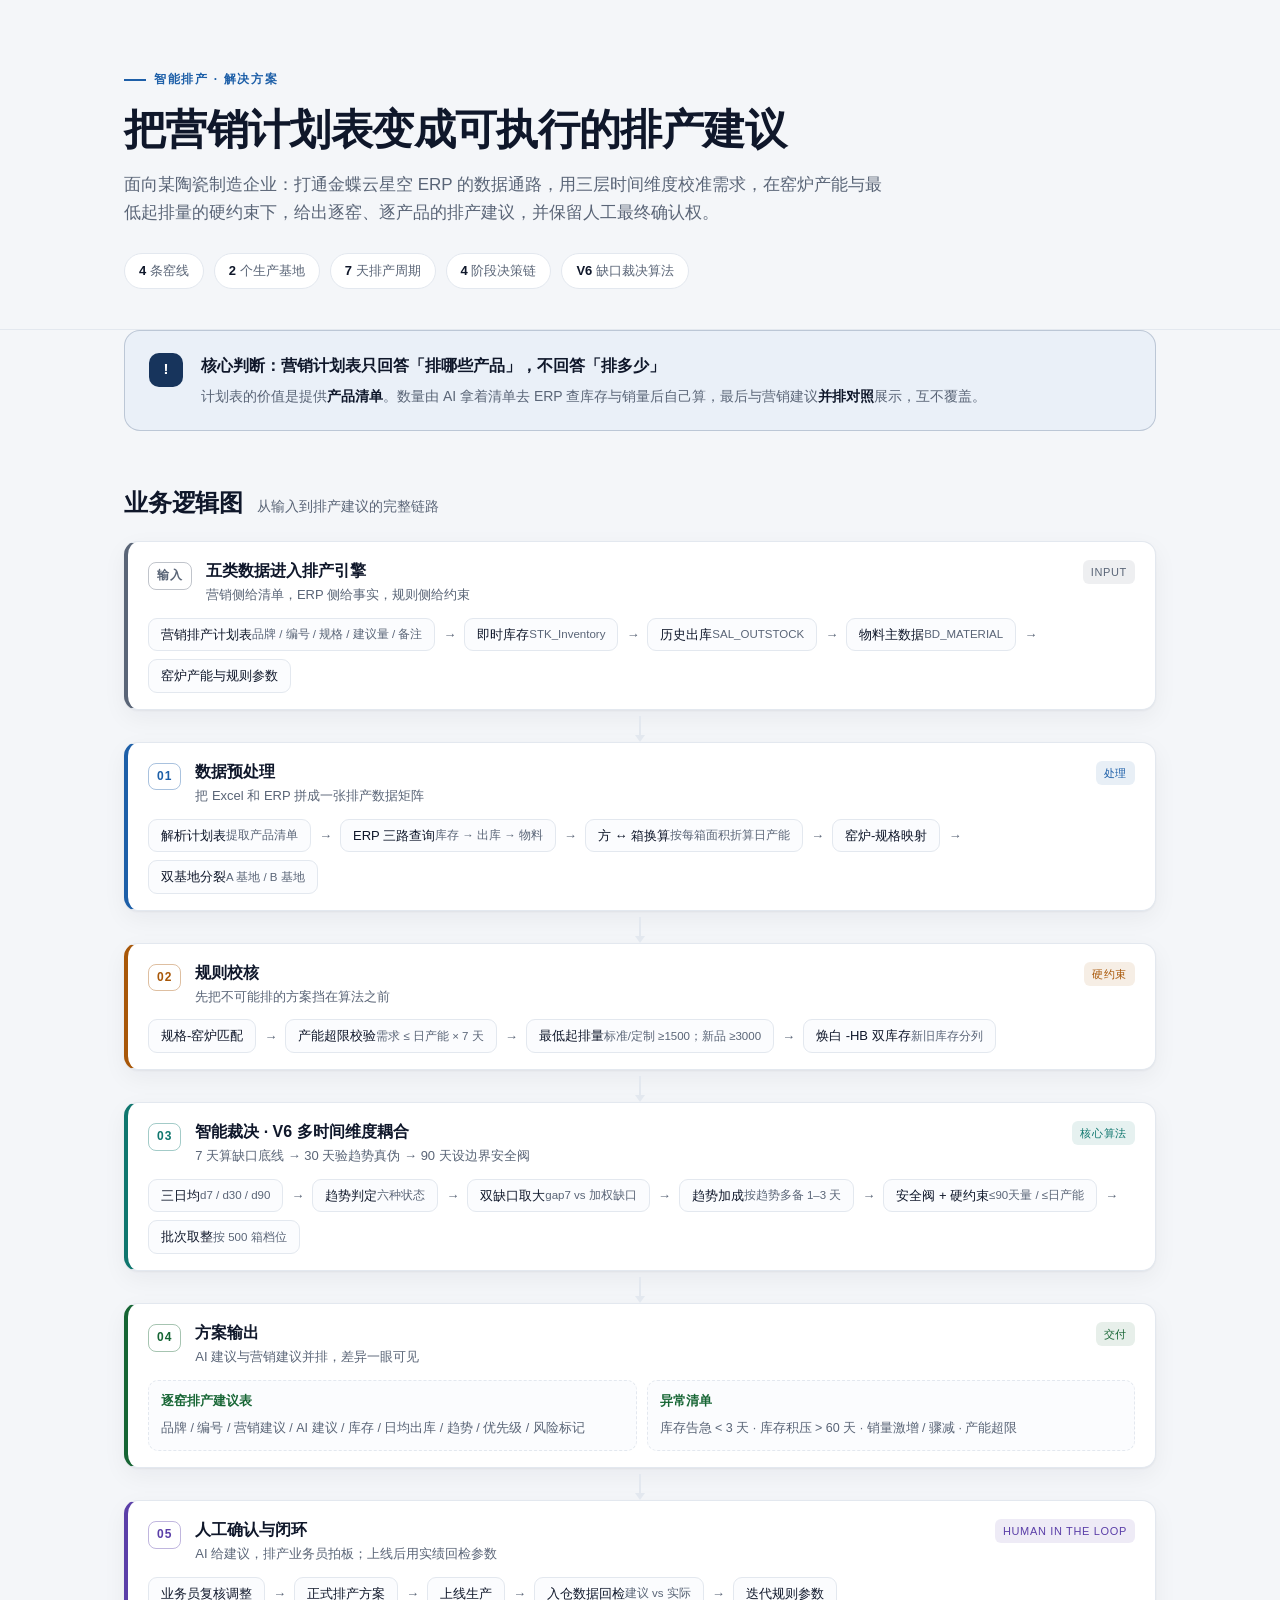
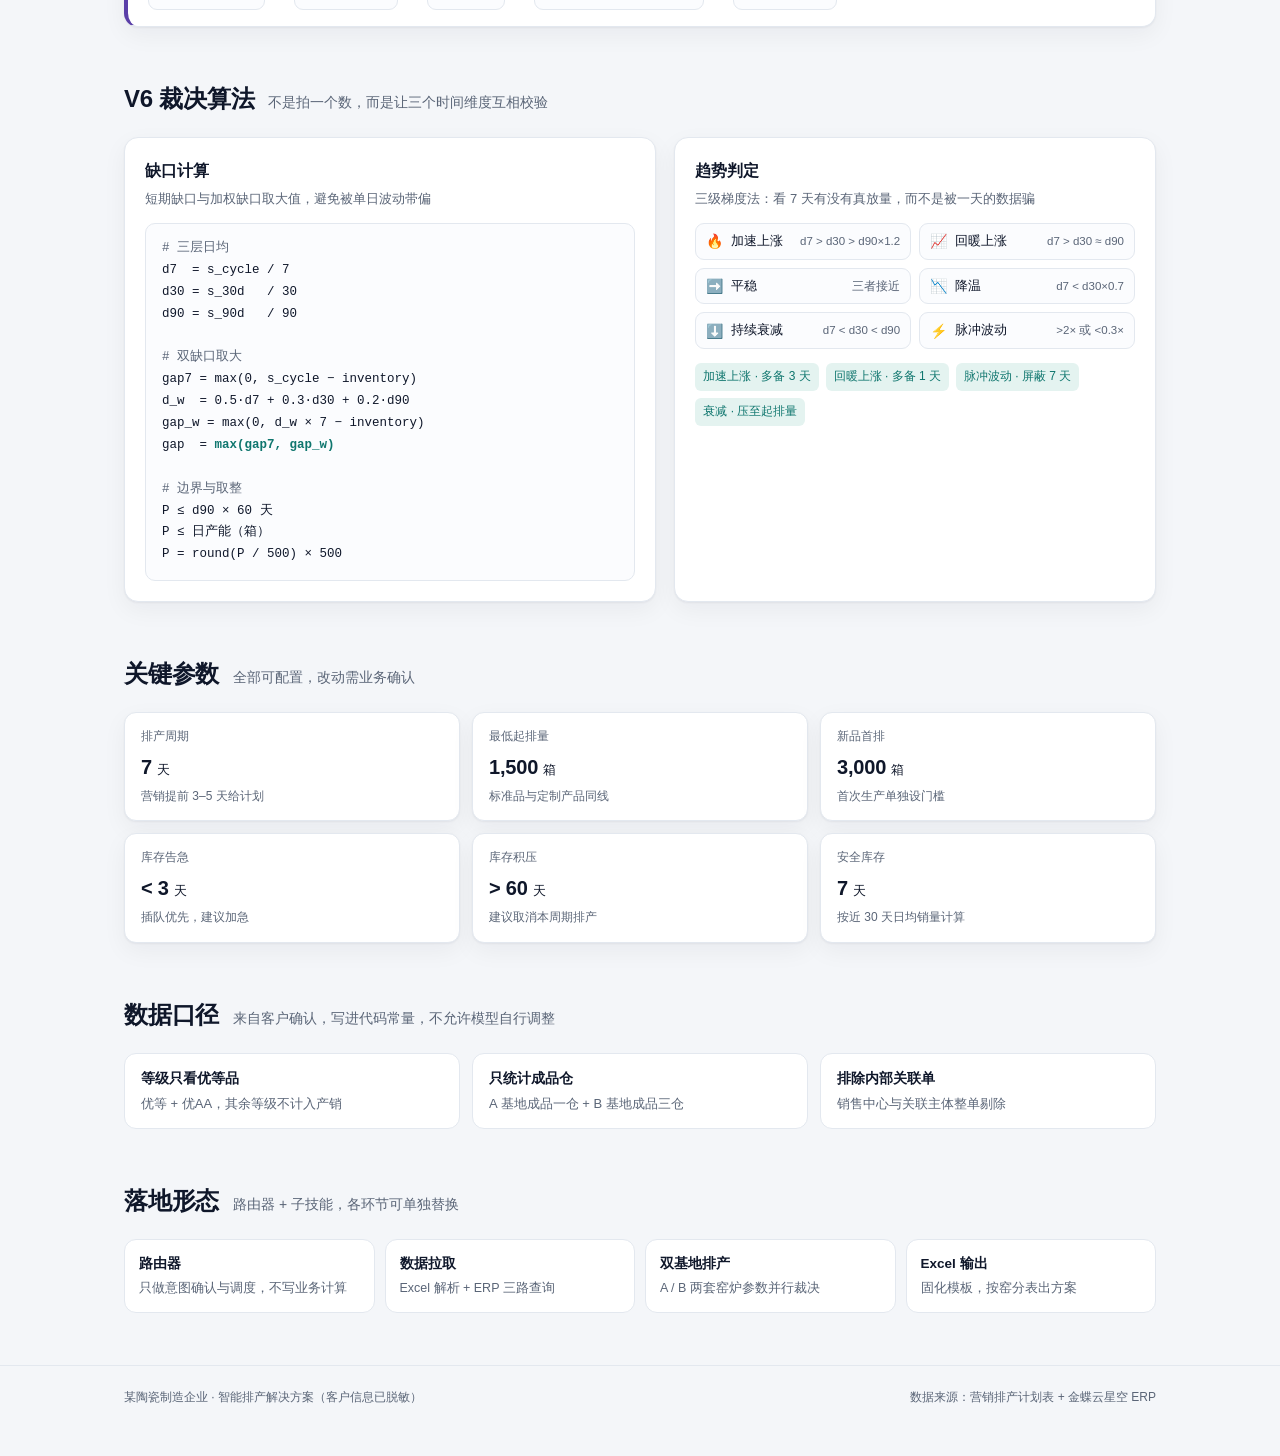
==== production-scheduling/solution.html @ 8395f495 "Add one-page solution overview for production scheduling" ====
<!DOCTYPE html>
<html lang="zh-CN">
<head>
<meta charset="UTF-8">
<meta name="viewport" content="width=device-width, initial-scale=1.0">
<title>智能排产解决方案 · 某陶瓷制造企业</title>
<style>
  :root{
    --bg:#f4f6f9;
    --panel:#ffffff;
    --panel-2:#fbfcfe;
    --ink:#0f172a;
    --muted:#5a6577;
    --line:#e3e8ef;
    --navy:#17345c;
    --navy-soft:#eaf0f8;
    --blue:#1d5fa8;
    --blue-soft:#e8f1fb;
    --teal:#0f766e;
    --teal-soft:#e4f3f0;
    --amber:#a85708;
    --amber-soft:#fdf1e2;
    --green:#166534;
    --green-soft:#e7f4ea;
    --violet:#5b3fa8;
    --violet-soft:#efeafb;
    --shadow:0 1px 2px rgba(15,23,42,.05),0 8px 24px rgba(15,23,42,.05);
  }
  @media (prefers-color-scheme: dark){
    :root{
      --bg:#0d1218;
      --panel:#151c25;
      --panel-2:#121922;
      --ink:#e8edf5;
      --muted:#9aa7b8;
      --line:#26313f;
      --navy:#8fb4e0;
      --navy-soft:#1a2738;
      --blue:#7fb3ea;
      --blue-soft:#16273a;
      --teal:#5fd0c1;
      --teal-soft:#122b2a;
      --amber:#f0b46a;
      --amber-soft:#2c2114;
      --green:#7ed696;
      --green-soft:#152a1b;
      --violet:#b6a2f0;
      --violet-soft:#211b35;
      --shadow:0 1px 2px rgba(0,0,0,.35),0 10px 30px rgba(0,0,0,.25);
    }
  }
  *{box-sizing:border-box}
  html{-webkit-text-size-adjust:100%}
  body{
    margin:0;
    background:var(--bg);
    color:var(--ink);
    font-family:-apple-system,BlinkMacSystemFont,"Segoe UI","PingFang SC","Hiragino Sans GB","Microsoft YaHei","Noto Sans SC",sans-serif;
    font-size:15px;
    line-height:1.65;
    -webkit-font-smoothing:antialiased;
  }
  .wrap{max-width:1080px;margin:0 auto;padding:0 24px}
  header.hero{padding:64px 0 40px;border-bottom:1px solid var(--line)}
  .eyebrow{
    display:inline-flex;align-items:center;gap:8px;
    font-size:12px;letter-spacing:.14em;text-transform:uppercase;
    color:var(--blue);font-weight:600;margin:0 0 14px
  }
  .eyebrow::before{content:"";width:22px;height:2px;background:currentColor;display:block}
  h1{
    margin:0 0 16px;
    font-size:clamp(28px,4.2vw,42px);
    line-height:1.22;
    letter-spacing:-.015em;
    font-weight:600;
  }
  .lede{margin:0;max-width:760px;color:var(--muted);font-size:clamp(15px,1.8vw,17px)}
  .meta{display:flex;flex-wrap:wrap;gap:10px;margin-top:26px}
  .meta span{
    border:1px solid var(--line);
    background:var(--panel);
    border-radius:999px;
    padding:6px 14px;
    font-size:13px;
    color:var(--muted);
  }
  .meta b{color:var(--ink);font-weight:600}
  main{padding:44px 0 24px}
  section{margin-bottom:52px}
  .section-head{display:flex;align-items:baseline;gap:14px;margin-bottom:18px;flex-wrap:wrap}
  h2{
    margin:0;
    font-size:clamp(20px,2.4vw,24px);
    letter-spacing:-.01em;
    font-weight:600;
  }
  .section-head p{margin:0;color:var(--muted);font-size:14px}

  /* 核心判断 */
  .insight{
    background:var(--navy-soft);
    border:1px solid color-mix(in srgb,var(--navy) 22%,transparent);
    border-radius:16px;
    padding:22px 24px;
    display:flex;
    gap:18px;
    align-items:flex-start;
  }
  .insight .mark{
    flex:0 0 auto;
    width:34px;height:34px;border-radius:10px;
    background:var(--navy);color:#fff;
    display:grid;place-items:center;font-weight:600;font-size:15px;
  }
  @media (prefers-color-scheme: dark){.insight .mark{color:#0d1218}}
  .insight h3{margin:0 0 6px;font-size:16px;font-weight:600}
  .insight p{margin:0;color:var(--muted);font-size:14px}
  .insight strong{color:var(--ink);font-weight:600}

  /* 业务逻辑图 */
  .flow{display:flex;flex-direction:column;gap:0}
  .stage{
    background:var(--panel);
    border:1px solid var(--line);
    border-left:4px solid var(--accent,var(--blue));
    border-radius:14px;
    padding:18px 20px 16px;
    box-shadow:var(--shadow);
  }
  .stage-head{display:flex;align-items:flex-start;gap:14px;margin-bottom:12px}
  .step{
    flex:0 0 auto;
    font-variant-numeric:tabular-nums;
    font-size:12px;
    font-weight:600;
    letter-spacing:.08em;
    color:var(--accent,var(--blue));
    border:1px solid color-mix(in srgb,var(--accent,var(--blue)) 38%,transparent);
    border-radius:8px;
    padding:3px 8px;
    margin-top:2px;
  }
  .stage-head h3{margin:0;font-size:16px;font-weight:600;line-height:1.4}
  .stage-head .sub{margin:2px 0 0;font-size:13px;color:var(--muted)}
  .kind{
    margin-left:auto;flex:0 0 auto;
    font-size:11px;letter-spacing:.06em;
    color:var(--accent,var(--blue));
    background:color-mix(in srgb,var(--accent,var(--blue)) 10%,transparent);
    border-radius:6px;padding:3px 8px;white-space:nowrap;
  }
  .chain{display:flex;flex-wrap:wrap;align-items:center;gap:8px}
  .chip{
    display:inline-flex;align-items:center;
    background:var(--panel-2);
    border:1px solid var(--line);
    border-radius:9px;
    padding:7px 12px;
    font-size:13px;
    color:var(--ink);
    line-height:1.35;
  }
  .chip small{display:block;color:var(--muted);font-size:11.5px;margin-top:1px}
  .chain .arrow{color:var(--muted);font-size:13px;line-height:1;user-select:none}
  .connector{display:flex;justify-content:center;padding:6px 0}
  .connector i{
    display:block;width:2px;height:20px;background:var(--line);position:relative;
  }
  .connector i::after{
    content:"";position:absolute;left:50%;bottom:-6px;transform:translateX(-50%);
    border-left:5px solid transparent;border-right:5px solid transparent;
    border-top:7px solid var(--line);
  }
  .stage.input{--accent:#5a6577}
  .stage.prep{--accent:var(--blue)}
  .stage.check{--accent:var(--amber)}
  .stage.decide{--accent:var(--teal)}
  .stage.output{--accent:var(--green)}
  .stage.human{--accent:var(--violet)}

  .split{display:grid;grid-template-columns:1fr 1fr;gap:10px;width:100%}
  .branch{
    border:1px dashed var(--line);
    border-radius:10px;padding:10px 12px;background:var(--panel-2);
  }
  .branch b{display:block;font-size:12.5px;font-weight:600;margin-bottom:4px;color:var(--accent,var(--blue))}
  .branch span{font-size:12.5px;color:var(--muted)}

  /* V6 */
  .v6{display:grid;grid-template-columns:1.05fr .95fr;gap:18px}
  .card{
    background:var(--panel);border:1px solid var(--line);border-radius:14px;
    padding:20px;box-shadow:var(--shadow);
  }
  .card h3{margin:0 0 4px;font-size:15.5px;font-weight:600}
  .card .hint{margin:0 0 14px;color:var(--muted);font-size:13px}
  pre{
    margin:0;padding:14px 16px;border-radius:10px;
    background:var(--panel-2);border:1px solid var(--line);
    font-family:ui-monospace,SFMono-Regular,Menlo,Consolas,"Courier New",monospace;
    font-size:12.5px;line-height:1.75;overflow-x:auto;color:var(--ink);
  }
  pre .cm{color:var(--muted)}
  pre b{color:var(--teal);font-weight:600}
  .states{display:grid;grid-template-columns:1fr 1fr;gap:8px}
  .state{
    display:flex;align-items:center;gap:8px;
    border:1px solid var(--line);border-radius:9px;padding:7px 10px;
    font-size:12.5px;background:var(--panel-2);
  }
  .state em{font-style:normal;font-size:14px;line-height:1}
  .state span{color:var(--muted);font-size:11.5px;margin-left:auto;text-align:right}
  .decision-chain{display:flex;flex-wrap:wrap;gap:7px;margin-top:14px}
  .decision-chain b{
    font-weight:500;font-size:12px;color:var(--teal);
    background:var(--teal-soft);border-radius:6px;padding:4px 8px;
  }

  /* params */
  .params{display:grid;grid-template-columns:repeat(3,1fr);gap:12px}
  .param{
    background:var(--panel);border:1px solid var(--line);border-radius:12px;
    padding:14px 16px;box-shadow:var(--shadow);
  }
  .param .k{font-size:12px;color:var(--muted);margin-bottom:4px}
  .param .v{font-size:20px;font-weight:600;font-variant-numeric:tabular-nums;letter-spacing:-.01em}
  .param .d{font-size:12px;color:var(--muted);margin-top:3px}

  /* 口径 */
  .caliber{display:grid;grid-template-columns:repeat(3,1fr);gap:12px}
  .caliber div{
    background:var(--panel);border:1px solid var(--line);border-radius:12px;
    padding:14px 16px;font-size:13px;color:var(--muted);
  }
  .caliber b{display:block;color:var(--ink);font-weight:600;margin-bottom:3px;font-size:13.5px}

  /* 落地 */
  .deliver{display:grid;grid-template-columns:repeat(4,1fr);gap:10px}
  .deliver div{
    background:var(--panel);border:1px solid var(--line);border-radius:12px;
    padding:13px 14px;font-size:12.5px;color:var(--muted);
  }
  .deliver strong{display:block;color:var(--ink);font-size:13.5px;font-weight:600;margin-bottom:3px}

  footer{border-top:1px solid var(--line);padding:22px 0 48px;color:var(--muted);font-size:12px}
  footer .row{display:flex;justify-content:space-between;gap:16px;flex-wrap:wrap}

  @media (max-width:860px){
    .v6{grid-template-columns:1fr}
    .params{grid-template-columns:repeat(2,1fr)}
    .caliber{grid-template-columns:1fr}
    .deliver{grid-template-columns:repeat(2,1fr)}
  }
  @media (max-width:560px){
    .wrap{padding:0 16px}
    header.hero{padding:40px 0 30px}
    .chain .arrow{display:none}
    .split{grid-template-columns:1fr}
    .params{grid-template-columns:1fr 1fr}
    .states{grid-template-columns:1fr}
    .stage{padding:16px}
  }
  @media print{
    body{background:#fff;font-size:12px}
    .stage,.card,.param{box-shadow:none;break-inside:avoid}
    section{break-inside:avoid}
    header.hero{padding:0 0 18px}
  }
</style>
</head>
<body>

<header class="hero">
  <div class="wrap">
    <p class="eyebrow">智能排产 · 解决方案</p>
    <h1>把营销计划表变成可执行的排产建议</h1>
    <p class="lede">面向某陶瓷制造企业：打通金蝶云星空 ERP 的数据通路，用三层时间维度校准需求，在窑炉产能与最低起排量的硬约束下，给出逐窑、逐产品的排产建议，并保留人工最终确认权。</p>
    <div class="meta">
      <span><b>4</b> 条窑线</span>
      <span><b>2</b> 个生产基地</span>
      <span><b>7</b> 天排产周期</span>
      <span><b>4</b> 阶段决策链</span>
      <span><b>V6</b> 缺口裁决算法</span>
    </div>
  </div>
</header>

<main class="wrap">

  <section>
    <div class="insight">
      <div class="mark">!</div>
      <div>
        <h3>核心判断：营销计划表只回答「排哪些产品」，不回答「排多少」</h3>
        <p>计划表的价值是提供<strong>产品清单</strong>。数量由 AI 拿着清单去 ERP 查库存与销量后自己算，最后与营销建议<strong>并排对照</strong>展示，互不覆盖。</p>
      </div>
    </div>
  </section>

  <section>
    <div class="section-head">
      <h2>业务逻辑图</h2>
      <p>从输入到排产建议的完整链路</p>
    </div>

    <div class="flow">

      <div class="stage input">
        <div class="stage-head">
          <span class="step">输入</span>
          <div>
            <h3>五类数据进入排产引擎</h3>
            <p class="sub">营销侧给清单，ERP 侧给事实，规则侧给约束</p>
          </div>
          <span class="kind">INPUT</span>
        </div>
        <div class="chain">
          <span class="chip">营销排产计划表<small>品牌 / 编号 / 规格 / 建议量 / 备注</small></span>
          <i class="arrow">→</i>
          <span class="chip">即时库存<small>STK_Inventory</small></span>
          <i class="arrow">→</i>
          <span class="chip">历史出库<small>SAL_OUTSTOCK</small></span>
          <i class="arrow">→</i>
          <span class="chip">物料主数据<small>BD_MATERIAL</small></span>
          <i class="arrow">→</i>
          <span class="chip">窑炉产能与规则参数</span>
        </div>
      </div>

      <div class="connector"><i></i></div>

      <div class="stage prep">
        <div class="stage-head">
          <span class="step">01</span>
          <div>
            <h3>数据预处理</h3>
            <p class="sub">把 Excel 和 ERP 拼成一张排产数据矩阵</p>
          </div>
          <span class="kind">处理</span>
        </div>
        <div class="chain">
          <span class="chip">解析计划表<small>提取产品清单</small></span>
          <i class="arrow">→</i>
          <span class="chip">ERP 三路查询<small>库存 → 出库 → 物料</small></span>
          <i class="arrow">→</i>
          <span class="chip">方 ↔ 箱换算<small>按每箱面积折算日产能</small></span>
          <i class="arrow">→</i>
          <span class="chip">窑炉-规格映射</span>
          <i class="arrow">→</i>
          <span class="chip">双基地分裂<small>A 基地 / B 基地</small></span>
        </div>
      </div>

      <div class="connector"><i></i></div>

      <div class="stage check">
        <div class="stage-head">
          <span class="step">02</span>
          <div>
            <h3>规则校核</h3>
            <p class="sub">先把不可能排的方案挡在算法之前</p>
          </div>
          <span class="kind">硬约束</span>
        </div>
        <div class="chain">
          <span class="chip">规格-窑炉匹配</span>
          <i class="arrow">→</i>
          <span class="chip">产能超限校验<small>需求 ≤ 日产能 × 7 天</small></span>
          <i class="arrow">→</i>
          <span class="chip">最低起排量<small>标准/定制 ≥1500；新品 ≥3000</small></span>
          <i class="arrow">→</i>
          <span class="chip">焕白 -HB 双库存<small>新旧库存分列</small></span>
        </div>
      </div>

      <div class="connector"><i></i></div>

      <div class="stage decide">
        <div class="stage-head">
          <span class="step">03</span>
          <div>
            <h3>智能裁决 · V6 多时间维度耦合</h3>
            <p class="sub">7 天算缺口底线 → 30 天验趋势真伪 → 90 天设边界安全阀</p>
          </div>
          <span class="kind">核心算法</span>
        </div>
        <div class="chain">
          <span class="chip">三日均<small>d7 / d30 / d90</small></span>
          <i class="arrow">→</i>
          <span class="chip">趋势判定<small>六种状态</small></span>
          <i class="arrow">→</i>
          <span class="chip">双缺口取大<small>gap7 vs 加权缺口</small></span>
          <i class="arrow">→</i>
          <span class="chip">趋势加成<small>按趋势多备 1–3 天</small></span>
          <i class="arrow">→</i>
          <span class="chip">安全阀 + 硬约束<small>≤90天量 / ≤日产能</small></span>
          <i class="arrow">→</i>
          <span class="chip">批次取整<small>按 500 箱档位</small></span>
        </div>
      </div>

      <div class="connector"><i></i></div>

      <div class="stage output">
        <div class="stage-head">
          <span class="step">04</span>
          <div>
            <h3>方案输出</h3>
            <p class="sub">AI 建议与营销建议并排，差异一眼可见</p>
          </div>
          <span class="kind">交付</span>
        </div>
        <div class="split">
          <div class="branch">
            <b>逐窑排产建议表</b>
            <span>品牌 / 编号 / 营销建议 / AI 建议 / 库存 / 日均出库 / 趋势 / 优先级 / 风险标记</span>
          </div>
          <div class="branch">
            <b>异常清单</b>
            <span>库存告急 < 3 天 · 库存积压 > 60 天 · 销量激增 / 骤减 · 产能超限</span>
          </div>
        </div>
      </div>

      <div class="connector"><i></i></div>

      <div class="stage human">
        <div class="stage-head">
          <span class="step">05</span>
          <div>
            <h3>人工确认与闭环</h3>
            <p class="sub">AI 给建议，排产业务员拍板；上线后用实绩回检参数</p>
          </div>
          <span class="kind">HUMAN IN THE LOOP</span>
        </div>
        <div class="chain">
          <span class="chip">业务员复核调整</span>
          <i class="arrow">→</i>
          <span class="chip">正式排产方案</span>
          <i class="arrow">→</i>
          <span class="chip">上线生产</span>
          <i class="arrow">→</i>
          <span class="chip">入仓数据回检<small>建议 vs 实际</small></span>
          <i class="arrow">→</i>
          <span class="chip">迭代规则参数</span>
        </div>
      </div>

    </div>
  </section>

  <section>
    <div class="section-head">
      <h2>V6 裁决算法</h2>
      <p>不是拍一个数，而是让三个时间维度互相校验</p>
    </div>

    <div class="v6">
      <div class="card">
        <h3>缺口计算</h3>
        <p class="hint">短期缺口与加权缺口取大值，避免被单日波动带偏</p>
<pre><span class="cm"># 三层日均</span>
d7  = s_cycle / 7
d30 = s_30d   / 30
d90 = s_90d   / 90

<span class="cm"># 双缺口取大</span>
gap7 = max(0, s_cycle − inventory)
d_w  = 0.5·d7 + 0.3·d30 + 0.2·d90
gap_w = max(0, d_w × 7 − inventory)
gap  = <b>max(gap7, gap_w)</b>

<span class="cm"># 边界与取整</span>
P ≤ d90 × 60 天
P ≤ 日产能（箱）
P = round(P / 500) × 500</pre>
      </div>

      <div class="card">
        <h3>趋势判定</h3>
        <p class="hint">三级梯度法：看 7 天有没有真放量，而不是被一天的数据骗</p>
        <div class="states">
          <div class="state"><em>🔥</em>加速上涨<span>d7 &gt; d30 &gt; d90×1.2</span></div>
          <div class="state"><em>📈</em>回暖上涨<span>d7 &gt; d30 ≈ d90</span></div>
          <div class="state"><em>➡️</em>平稳<span>三者接近</span></div>
          <div class="state"><em>📉</em>降温<span>d7 &lt; d30×0.7</span></div>
          <div class="state"><em>⬇️</em>持续衰减<span>d7 &lt; d30 &lt; d90</span></div>
          <div class="state"><em>⚡</em>脉冲波动<span>&gt;2× 或 &lt;0.3×</span></div>
        </div>
        <div class="decision-chain">
          <b>加速上涨 · 多备 3 天</b>
          <b>回暖上涨 · 多备 1 天</b>
          <b>脉冲波动 · 屏蔽 7 天</b>
          <b>衰减 · 压至起排量</b>
        </div>
      </div>
    </div>
  </section>

  <section>
    <div class="section-head">
      <h2>关键参数</h2>
      <p>全部可配置，改动需业务确认</p>
    </div>
    <div class="params">
      <div class="param"><div class="k">排产周期</div><div class="v">7 <span style="font-size:13px;font-weight:500">天</span></div><div class="d">营销提前 3–5 天给计划</div></div>
      <div class="param"><div class="k">最低起排量</div><div class="v">1,500 <span style="font-size:13px;font-weight:500">箱</span></div><div class="d">标准品与定制产品同线</div></div>
      <div class="param"><div class="k">新品首排</div><div class="v">3,000 <span style="font-size:13px;font-weight:500">箱</span></div><div class="d">首次生产单独设门槛</div></div>
      <div class="param"><div class="k">库存告急</div><div class="v">&lt; 3 <span style="font-size:13px;font-weight:500">天</span></div><div class="d">插队优先，建议加急</div></div>
      <div class="param"><div class="k">库存积压</div><div class="v">&gt; 60 <span style="font-size:13px;font-weight:500">天</span></div><div class="d">建议取消本周期排产</div></div>
      <div class="param"><div class="k">安全库存</div><div class="v">7 <span style="font-size:13px;font-weight:500">天</span></div><div class="d">按近 30 天日均销量计算</div></div>
    </div>
  </section>

  <section>
    <div class="section-head">
      <h2>数据口径</h2>
      <p>来自客户确认，写进代码常量，不允许模型自行调整</p>
    </div>
    <div class="caliber">
      <div><b>等级只看优等品</b>优等 + 优AA，其余等级不计入产销</div>
      <div><b>只统计成品仓</b>A 基地成品一仓 + B 基地成品三仓</div>
      <div><b>排除内部关联单</b>销售中心与关联主体整单剔除</div>
    </div>
  </section>

  <section>
    <div class="section-head">
      <h2>落地形态</h2>
      <p>路由器 + 子技能，各环节可单独替换</p>
    </div>
    <div class="deliver">
      <div><strong>路由器</strong>只做意图确认与调度，不写业务计算</div>
      <div><strong>数据拉取</strong>Excel 解析 + ERP 三路查询</div>
      <div><strong>双基地排产</strong>A / B 两套窑炉参数并行裁决</div>
      <div><strong>Excel 输出</strong>固化模板，按窑分表出方案</div>
    </div>
  </section>

</main>

<footer>
  <div class="wrap row">
    <span>某陶瓷制造企业 · 智能排产解决方案（客户信息已脱敏）</span>
    <span>数据来源：营销排产计划表 + 金蝶云星空 ERP</span>
  </div>
</footer>

</body>
</html>
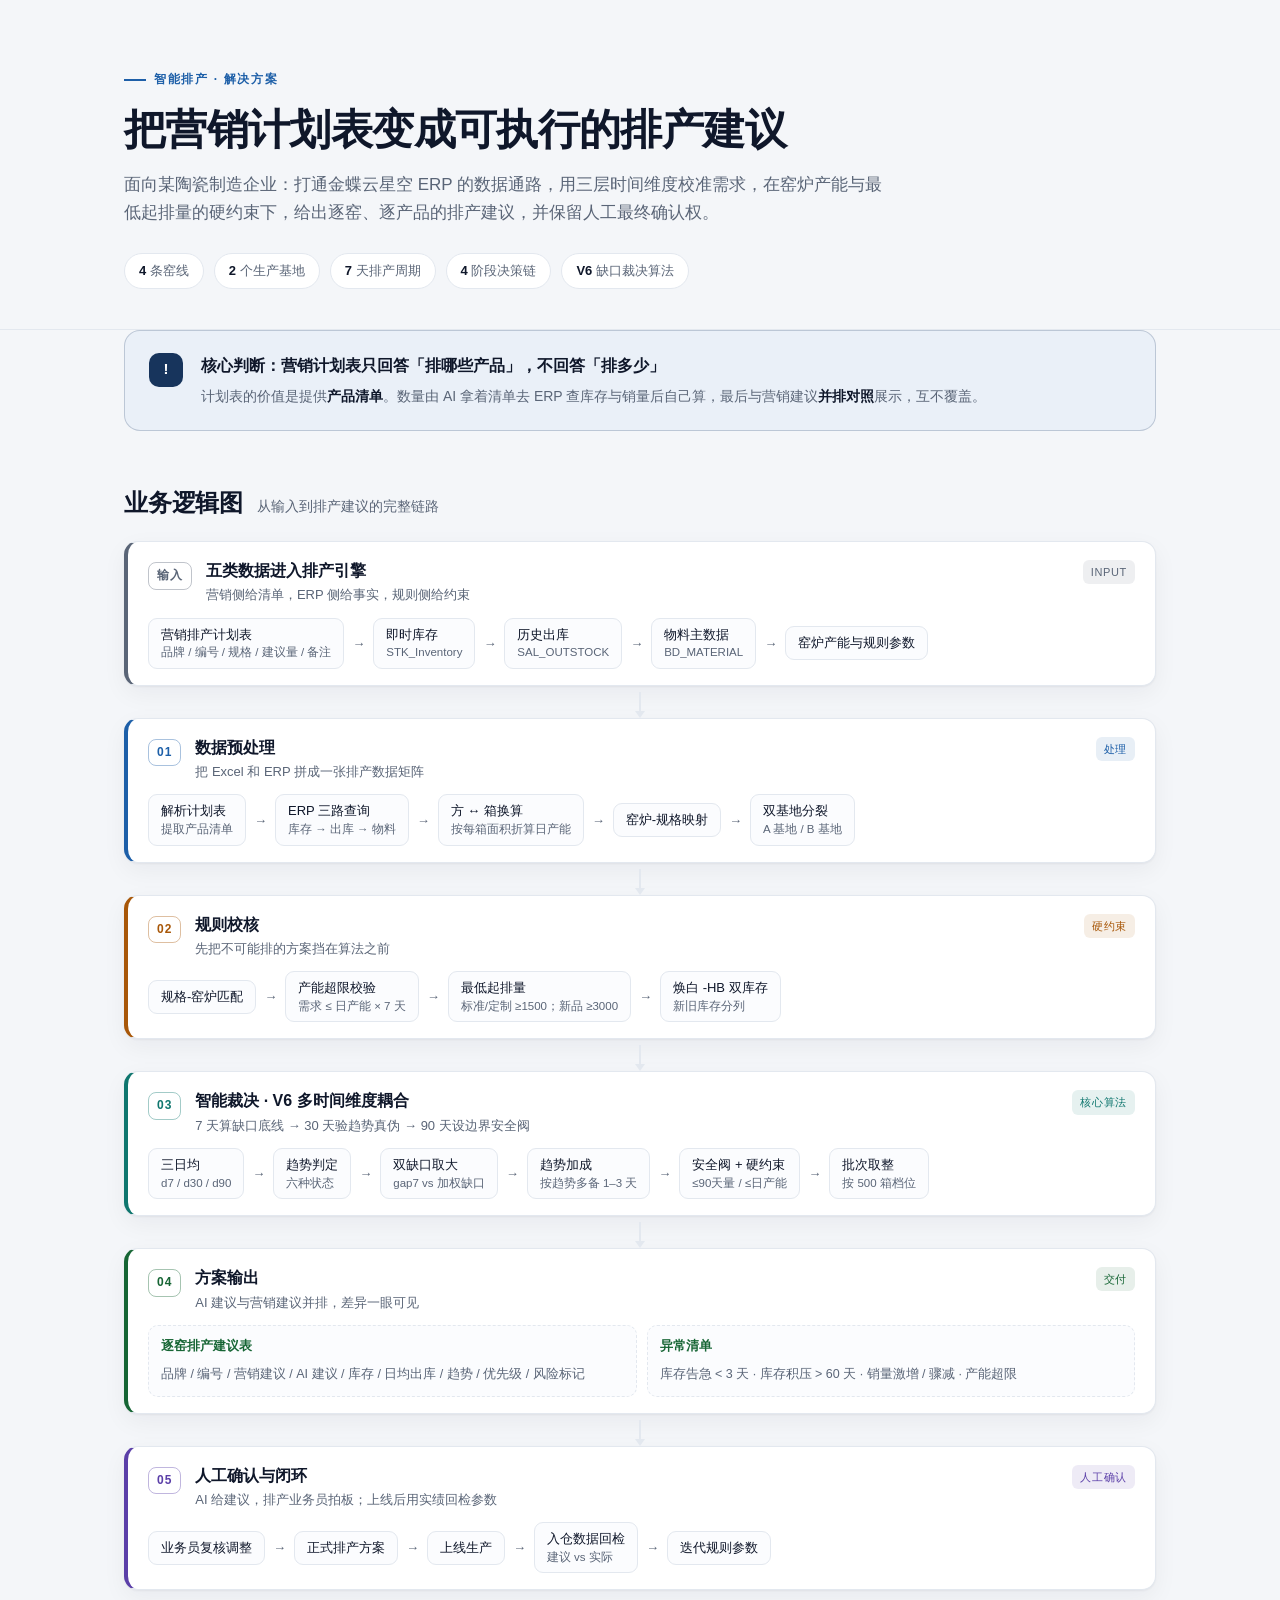
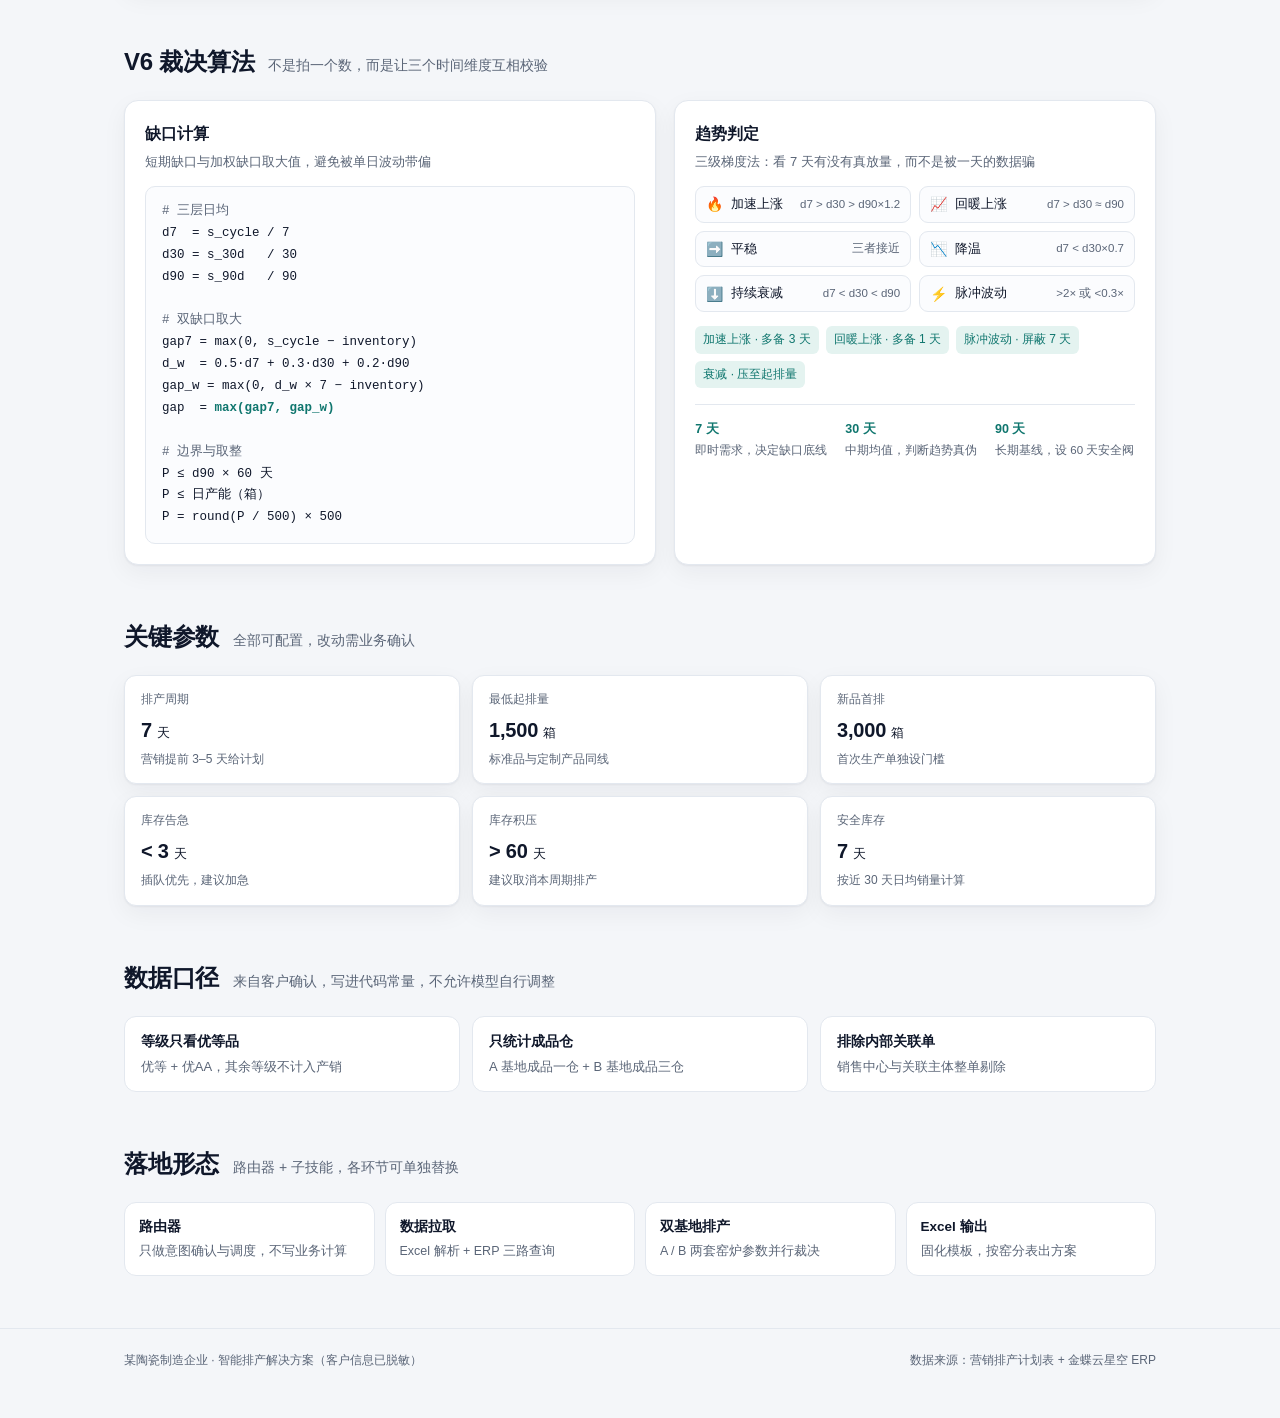
==== commit 7e2cb05f: "Refine solution page layout and add three-layer explanation" ====
--- a/production-scheduling/solution.html
+++ b/production-scheduling/solution.html
@@ -152,7 +152,8 @@
   }
   .chain{display:flex;flex-wrap:wrap;align-items:center;gap:8px}
   .chip{
-    display:inline-flex;align-items:center;
+    display:inline-flex;flex-direction:column;align-items:flex-start;justify-content:center;
+    gap:1px;
     background:var(--panel-2);
     border:1px solid var(--line);
     border-radius:9px;
@@ -209,13 +210,16 @@
     border:1px solid var(--line);border-radius:9px;padding:7px 10px;
     font-size:12.5px;background:var(--panel-2);
   }
-  .state em{font-style:normal;font-size:14px;line-height:1}
+  .state em{font-style:normal;font-size:14px;line-height:1;font-family:"Segoe UI Emoji","Apple Color Emoji","Noto Color Emoji",sans-serif}
   .state span{color:var(--muted);font-size:11.5px;margin-left:auto;text-align:right}
   .decision-chain{display:flex;flex-wrap:wrap;gap:7px;margin-top:14px}
   .decision-chain b{
     font-weight:500;font-size:12px;color:var(--teal);
     background:var(--teal-soft);border-radius:6px;padding:4px 8px;
   }
+  .layers{display:grid;grid-template-columns:repeat(3,1fr);gap:10px;margin-top:16px;padding-top:14px;border-top:1px solid var(--line)}
+  .layers b{display:block;font-size:12.5px;font-weight:600;color:var(--teal);margin-bottom:2px}
+  .layers span{font-size:11.5px;color:var(--muted);line-height:1.55;display:block}
 
   /* params */
   .params{display:grid;grid-template-columns:repeat(3,1fr);gap:12px}
@@ -259,6 +263,7 @@
     .split{grid-template-columns:1fr}
     .params{grid-template-columns:1fr 1fr}
     .states{grid-template-columns:1fr}
+    .layers{grid-template-columns:1fr}
     .stage{padding:16px}
   }
   @media print{
@@ -432,7 +437,7 @@
             <h3>人工确认与闭环</h3>
             <p class="sub">AI 给建议，排产业务员拍板；上线后用实绩回检参数</p>
           </div>
-          <span class="kind">HUMAN IN THE LOOP</span>
+          <span class="kind">人工确认</span>
         </div>
         <div class="chain">
           <span class="chip">业务员复核调整</span>
@@ -494,6 +499,11 @@
           <b>脉冲波动 · 屏蔽 7 天</b>
           <b>衰减 · 压至起排量</b>
         </div>
+        <div class="layers">
+          <div><b>7 天</b><span>即时需求，决定缺口底线</span></div>
+          <div><b>30 天</b><span>中期均值，判断趋势真伪</span></div>
+          <div><b>90 天</b><span>长期基线，设 60 天安全阀</span></div>
+        </div>
       </div>
     </div>
   </section>
